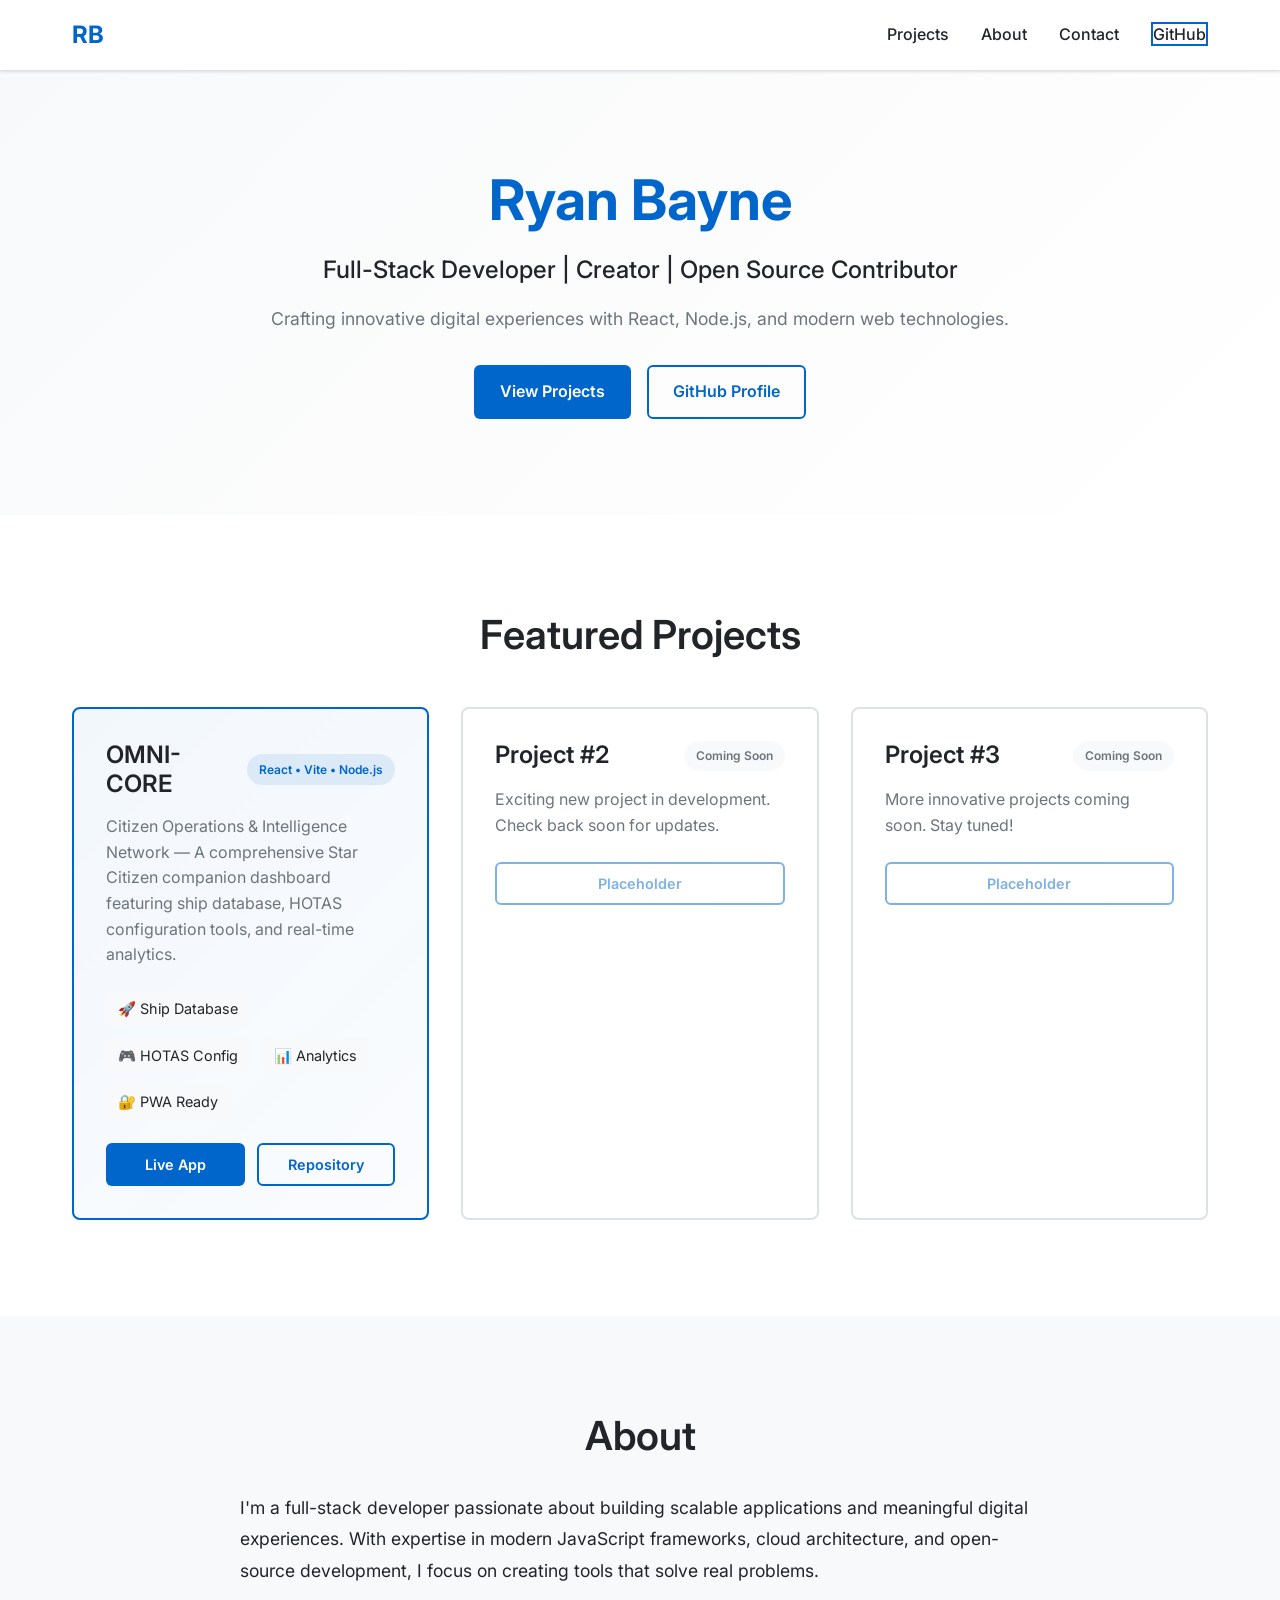
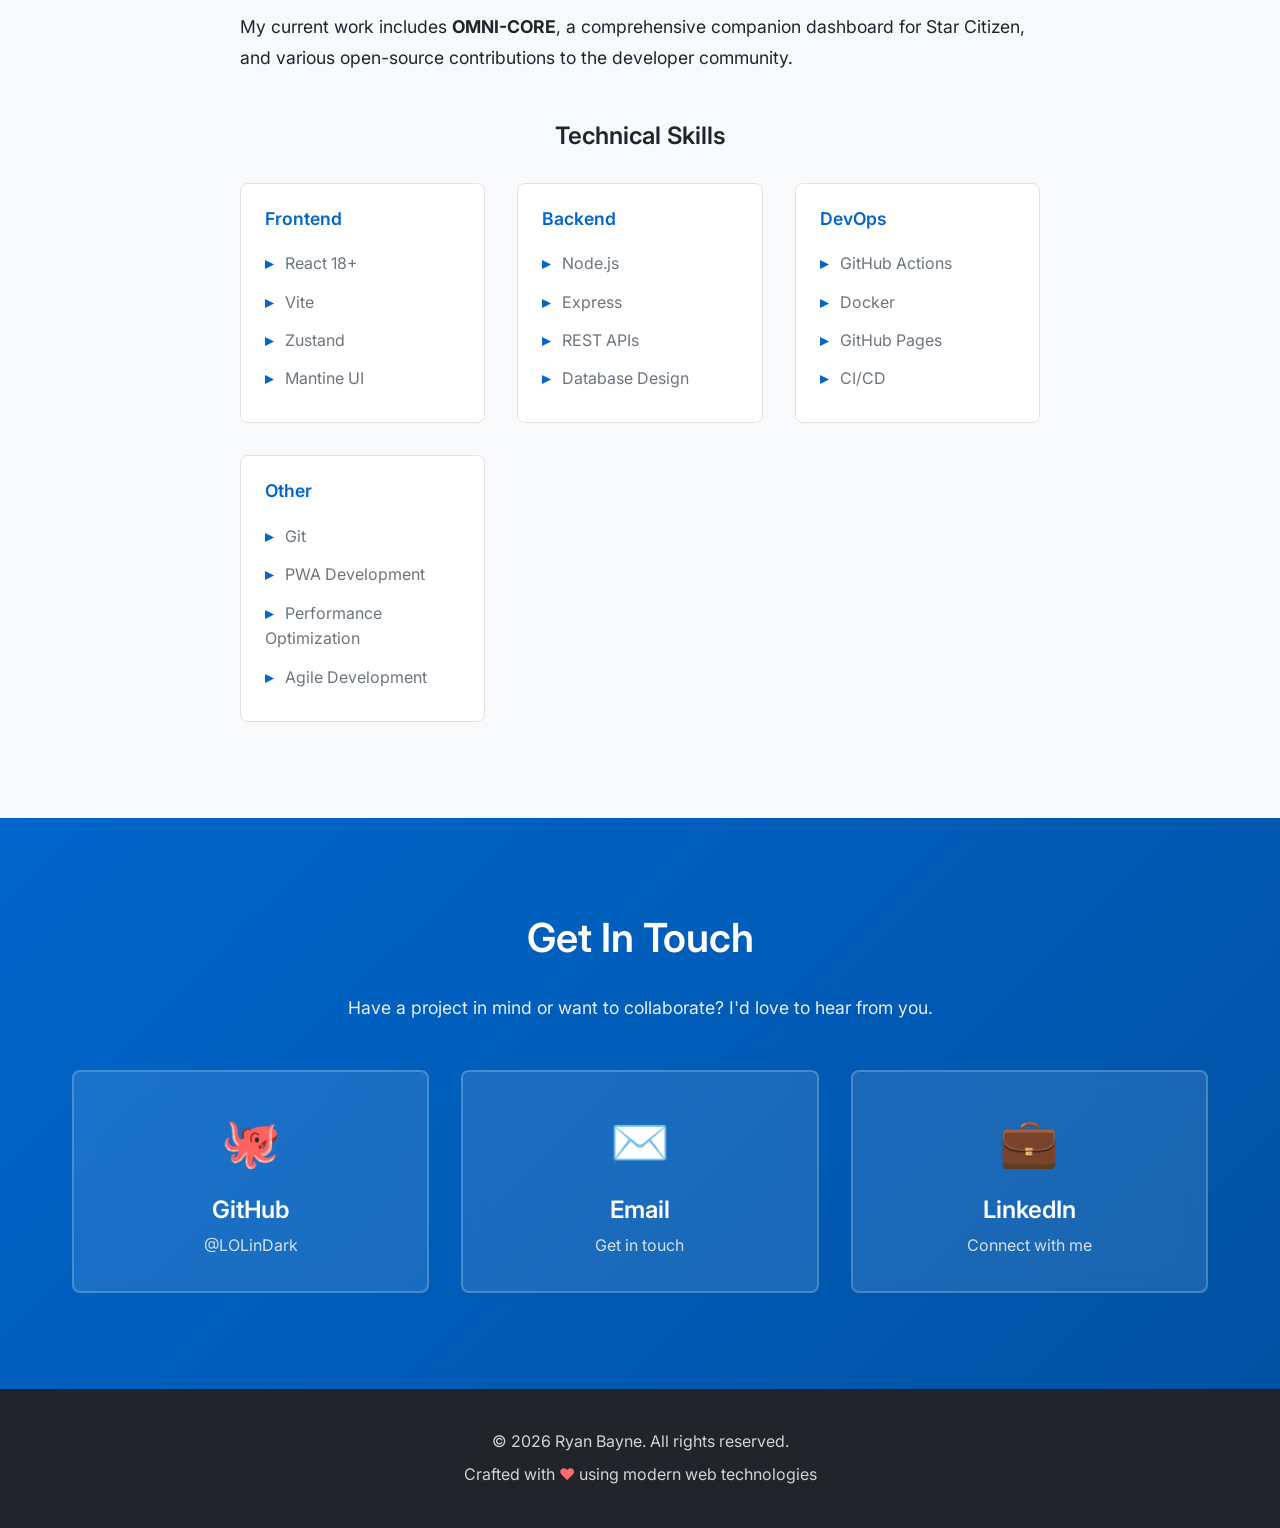
==== index.html @ cbfc7c84 "First Commit" ====
<!DOCTYPE html>
<html lang="en">
<head>
    <meta charset="UTF-8">
    <meta name="viewport" content="width=device-width, initial-scale=1.0">
    <title>Ryan Bayne - Developer & Creator</title>
    <link rel="stylesheet" href="styles.css">
    <link rel="preconnect" href="https://fonts.googleapis.com">
    <link rel="preconnect" href="https://fonts.gstatic.com" crossorigin>
    <link href="https://fonts.googleapis.com/css2?family=Inter:wght@300;400;500;600;700&family=Fira+Code:wght@400;500&display=swap" rel="stylesheet">
</head>
<body>
    <!-- Navigation -->
    <nav class="navbar">
        <div class="container">
            <div class="nav-content">
                <a href="/" class="logo">RB</a>
                <ul class="nav-links">
                    <li><a href="#projects">Projects</a></li>
                    <li><a href="#about">About</a></li>
                    <li><a href="#contact">Contact</a></li>
                    <li><a href="https://github.com/LOLinDark" target="_blank" class="btn-secondary">GitHub</a></li>
                </ul>
            </div>
        </div>
    </nav>

    <!-- Hero Section -->
    <section class="hero">
        <div class="container">
            <div class="hero-content">
                <h1>Ryan Bayne</h1>
                <p class="tagline">Full-Stack Developer | Creator | Open Source Contributor</p>
                <p class="description">Crafting innovative digital experiences with React, Node.js, and modern web technologies.</p>
                <div class="hero-buttons">
                    <a href="#projects" class="btn btn-primary">View Projects</a>
                    <a href="https://github.com/LOLinDark" target="_blank" class="btn btn-secondary">GitHub Profile</a>
                </div>
            </div>
        </div>
    </section>

    <!-- Projects Section -->
    <section id="projects" class="projects">
        <div class="container">
            <h2>Featured Projects</h2>
            
            <div class="projects-grid">
                <!-- OmniCore Card -->
                <div class="project-card featured">
                    <div class="project-header">
                        <h3>OMNI-CORE</h3>
                        <span class="badge badge-primary">React • Vite • Node.js</span>
                    </div>
                    <p class="project-description">
                        Citizen Operations & Intelligence Network — A comprehensive Star Citizen companion dashboard featuring ship database, HOTAS configuration tools, and real-time analytics.
                    </p>
                    <div class="project-features">
                        <span class="feature">🚀 Ship Database</span>
                        <span class="feature">🎮 HOTAS Config</span>
                        <span class="feature">📊 Analytics</span>
                        <span class="feature">🔐 PWA Ready</span>
                    </div>
                    <div class="project-links">
                        <a href="https://lolindark.github.io/StarCitizen-OmniCore/" class="btn btn-small btn-primary">Live App</a>
                        <a href="https://github.com/LOLinDark/StarCitizen-OmniCore" class="btn btn-small btn-secondary">Repository</a>
                    </div>
                </div>

                <!-- Placeholder Projects -->
                <div class="project-card">
                    <div class="project-header">
                        <h3>Project #2</h3>
                        <span class="badge">Coming Soon</span>
                    </div>
                    <p class="project-description">
                        Exciting new project in development. Check back soon for updates.
                    </p>
                    <div class="project-links">
                        <a href="#" class="btn btn-small btn-secondary disabled">Placeholder</a>
                    </div>
                </div>

                <div class="project-card">
                    <div class="project-header">
                        <h3>Project #3</h3>
                        <span class="badge">Coming Soon</span>
                    </div>
                    <p class="project-description">
                        More innovative projects coming soon. Stay tuned!
                    </p>
                    <div class="project-links">
                        <a href="#" class="btn btn-small btn-secondary disabled">Placeholder</a>
                    </div>
                </div>
            </div>
        </div>
    </section>

    <!-- About Section -->
    <section id="about" class="about">
        <div class="container">
            <div class="about-content">
                <h2>About</h2>
                <p>
                    I'm a full-stack developer passionate about building scalable applications and meaningful digital experiences. 
                    With expertise in modern JavaScript frameworks, cloud architecture, and open-source development, I focus on 
                    creating tools that solve real problems.
                </p>
                <p>
                    My current work includes <strong>OMNI-CORE</strong>, a comprehensive companion dashboard for Star Citizen, 
                    and various open-source contributions to the developer community.
                </p>
                
                <div class="skills-section">
                    <h3>Technical Skills</h3>
                    <div class="skills-grid">
                        <div class="skill-group">
                            <h4>Frontend</h4>
                            <ul>
                                <li>React 18+</li>
                                <li>Vite</li>
                                <li>Zustand</li>
                                <li>Mantine UI</li>
                            </ul>
                        </div>
                        <div class="skill-group">
                            <h4>Backend</h4>
                            <ul>
                                <li>Node.js</li>
                                <li>Express</li>
                                <li>REST APIs</li>
                                <li>Database Design</li>
                            </ul>
                        </div>
                        <div class="skill-group">
                            <h4>DevOps</h4>
                            <ul>
                                <li>GitHub Actions</li>
                                <li>Docker</li>
                                <li>GitHub Pages</li>
                                <li>CI/CD</li>
                            </ul>
                        </div>
                        <div class="skill-group">
                            <h4>Other</h4>
                            <ul>
                                <li>Git</li>
                                <li>PWA Development</li>
                                <li>Performance Optimization</li>
                                <li>Agile Development</li>
                            </ul>
                        </div>
                    </div>
                </div>
            </div>
        </div>
    </section>

    <!-- Contact Section -->
    <section id="contact" class="contact">
        <div class="container">
            <h2>Get In Touch</h2>
            <p class="contact-intro">Have a project in mind or want to collaborate? I'd love to hear from you.</p>
            
            <div class="contact-links">
                <a href="https://github.com/LOLinDark" target="_blank" class="contact-card">
                    <div class="contact-icon">🐙</div>
                    <h3>GitHub</h3>
                    <p>@LOLinDark</p>
                </a>
                <a href="mailto:ryan@example.com" class="contact-card">
                    <div class="contact-icon">✉️</div>
                    <h3>Email</h3>
                    <p>Get in touch</p>
                </a>
                <a href="https://linkedin.com" target="_blank" class="contact-card">
                    <div class="contact-icon">💼</div>
                    <h3>LinkedIn</h3>
                    <p>Connect with me</p>
                </a>
            </div>
        </div>
    </section>

    <!-- Footer -->
    <footer class="footer">
        <div class="container">
            <p>&copy; 2026 Ryan Bayne. All rights reserved.</p>
            <p class="footer-note">Crafted with <span class="heart">❤️</span> using modern web technologies</p>
        </div>
    </footer>

    <script src="script.js"></script>
</body>
</html>
---- styles.css ----
:root {
    --primary: #0066cc;
    --primary-dark: #0052a3;
    --secondary: #6c757d;
    --success: #28a745;
    --background: #ffffff;
    --surface: #f8f9fa;
    --surface-hover: #e9ecef;
    --text: #212529;
    --text-muted: #6c757d;
    --border: #dee2e6;
    --shadow-sm: 0 1px 3px rgba(0, 0, 0, 0.12);
    --shadow-md: 0 4px 6px rgba(0, 0, 0, 0.1);
    --shadow-lg: 0 10px 20px rgba(0, 0, 0, 0.15);
    --transition: all 0.3s ease;
}

* {
    margin: 0;
    padding: 0;
    box-sizing: border-box;
}

html {
    scroll-behavior: smooth;
}

body {
    font-family: 'Inter', -apple-system, BlinkMacSystemFont, 'Segoe UI', sans-serif;
    color: var(--text);
    background-color: var(--background);
    line-height: 1.6;
}

/* Typography */
h1, h2, h3, h4, h5, h6 {
    font-weight: 600;
    line-height: 1.2;
    margin-bottom: 1rem;
}

h1 {
    font-size: 3.5rem;
    font-weight: 700;
}

h2 {
    font-size: 2.5rem;
    margin-bottom: 2rem;
}

h3 {
    font-size: 1.5rem;
}

h4 {
    font-size: 1.1rem;
}

p {
    margin-bottom: 1rem;
    color: var(--text);
}

code, pre {
    font-family: 'Fira Code', monospace;
    background-color: var(--surface);
    padding: 0.25rem 0.5rem;
    border-radius: 4px;
}

/* Container */
.container {
    max-width: 1200px;
    margin: 0 auto;
    padding: 0 2rem;
}

/* Navbar */
.navbar {
    position: sticky;
    top: 0;
    background: var(--background);
    border-bottom: 1px solid var(--border);
    z-index: 1000;
    box-shadow: var(--shadow-sm);
}

.nav-content {
    display: flex;
    justify-content: space-between;
    align-items: center;
    padding: 1rem 0;
}

.logo {
    font-size: 1.5rem;
    font-weight: 700;
    color: var(--primary);
    text-decoration: none;
}

.nav-links {
    display: flex;
    list-style: none;
    gap: 2rem;
    align-items: center;
}

.nav-links a {
    color: var(--text);
    text-decoration: none;
    font-weight: 500;
    transition: var(--transition);
}

.nav-links a:hover {
    color: var(--primary);
}

/* Buttons */
.btn {
    display: inline-flex;
    align-items: center;
    justify-content: center;
    padding: 0.75rem 1.5rem;
    border: 2px solid transparent;
    border-radius: 6px;
    font-weight: 600;
    text-decoration: none;
    cursor: pointer;
    transition: var(--transition);
    font-size: 1rem;
}

.btn:hover {
    transform: translateY(-2px);
    box-shadow: var(--shadow-md);
}

.btn-primary {
    background-color: var(--primary);
    color: white;
}

.btn-primary:hover {
    background-color: var(--primary-dark);
}

.btn-secondary {
    border: 2px solid var(--primary);
    color: var(--primary);
    background-color: transparent;
}

.btn-secondary:hover {
    background-color: var(--surface);
}

.btn-small {
    padding: 0.5rem 1rem;
    font-size: 0.9rem;
}

.btn.disabled {
    opacity: 0.5;
    cursor: not-allowed;
    pointer-events: none;
}

/* Hero Section */
.hero {
    padding: 6rem 0;
    background: linear-gradient(135deg, var(--surface) 0%, var(--background) 100%);
    text-align: center;
}

.hero-content {
    max-width: 800px;
    margin: 0 auto;
}

.hero h1 {
    margin-bottom: 1rem;
    color: var(--primary);
}

.tagline {
    font-size: 1.5rem;
    font-weight: 500;
    color: var(--text);
    margin-bottom: 1rem;
}

.description {
    font-size: 1.1rem;
    color: var(--text-muted);
    margin-bottom: 2rem;
}

.hero-buttons {
    display: flex;
    gap: 1rem;
    justify-content: center;
    flex-wrap: wrap;
}

/* Projects Section */
.projects {
    padding: 6rem 0;
    background-color: var(--background);
}

.projects h2 {
    text-align: center;
    margin-bottom: 3rem;
}

.projects-grid {
    display: grid;
    grid-template-columns: repeat(auto-fit, minmax(350px, 1fr));
    gap: 2rem;
}

.project-card {
    background: var(--background);
    border: 2px solid var(--border);
    border-radius: 8px;
    padding: 2rem;
    transition: var(--transition);
}

.project-card:hover {
    border-color: var(--primary);
    box-shadow: var(--shadow-lg);
    transform: translateY(-5px);
}

.project-card.featured {
    border-color: var(--primary);
    background: linear-gradient(135deg, rgba(0, 102, 204, 0.05) 0%, rgba(0, 102, 204, 0.02) 100%);
}

.project-header {
    display: flex;
    justify-content: space-between;
    align-items: center;
    margin-bottom: 1rem;
    gap: 1rem;
}

.project-header h3 {
    margin: 0;
}

.badge {
    display: inline-block;
    padding: 0.35rem 0.75rem;
    border-radius: 20px;
    font-size: 0.75rem;
    font-weight: 600;
    white-space: nowrap;
    background-color: var(--surface);
    color: var(--text-muted);
}

.badge-primary {
    background-color: rgba(0, 102, 204, 0.1);
    color: var(--primary);
}

.project-description {
    color: var(--text-muted);
    margin-bottom: 1.5rem;
    line-height: 1.6;
}

.project-features {
    display: flex;
    flex-wrap: wrap;
    gap: 0.75rem;
    margin-bottom: 1.5rem;
}

.feature {
    display: inline-block;
    padding: 0.35rem 0.75rem;
    background-color: var(--surface);
    border-radius: 4px;
    font-size: 0.9rem;
}

.project-links {
    display: flex;
    gap: 0.75rem;
}

.btn-small {
    flex: 1;
    text-align: center;
}

/* About Section */
.about {
    padding: 6rem 0;
    background-color: var(--surface);
}

.about-content {
    max-width: 800px;
    margin: 0 auto;
}

.about h2 {
    text-align: center;
}

.about p {
    font-size: 1.1rem;
    line-height: 1.8;
    margin-bottom: 1.5rem;
    color: var(--text);
}

.skills-section {
    margin-top: 3rem;
}

.skills-section h3 {
    margin-bottom: 2rem;
    text-align: center;
}

.skills-grid {
    display: grid;
    grid-template-columns: repeat(auto-fit, minmax(200px, 1fr));
    gap: 2rem;
}

.skill-group {
    background: var(--background);
    padding: 1.5rem;
    border-radius: 8px;
    border: 1px solid var(--border);
}

.skill-group h4 {
    color: var(--primary);
    margin-bottom: 1rem;
}

.skill-group ul {
    list-style: none;
}

.skill-group li {
    padding: 0.4rem 0;
    color: var(--text-muted);
}

.skill-group li::before {
    content: "▸ ";
    color: var(--primary);
    font-weight: bold;
    margin-right: 0.5rem;
}

/* Contact Section */
.contact {
    padding: 6rem 0;
    background: linear-gradient(135deg, var(--primary) 0%, var(--primary-dark) 100%);
    color: white;
    text-align: center;
}

.contact h2 {
    color: white;
}

.contact-intro {
    font-size: 1.1rem;
    margin-bottom: 3rem;
    color: rgba(255, 255, 255, 0.9);
}

.contact-links {
    display: grid;
    grid-template-columns: repeat(auto-fit, minmax(250px, 1fr));
    gap: 2rem;
    margin-top: 2rem;
}

.contact-card {
    background: rgba(255, 255, 255, 0.1);
    border: 2px solid rgba(255, 255, 255, 0.2);
    border-radius: 8px;
    padding: 2rem;
    text-decoration: none;
    color: white;
    transition: var(--transition);
    backdrop-filter: blur(10px);
}

.contact-card:hover {
    background: rgba(255, 255, 255, 0.15);
    border-color: rgba(255, 255, 255, 0.4);
    transform: translateY(-5px);
}

.contact-icon {
    font-size: 3rem;
    margin-bottom: 1rem;
}

.contact-card h3 {
    margin-bottom: 0.5rem;
}

.contact-card p {
    color: rgba(255, 255, 255, 0.8);
    margin: 0;
}

/* Footer */
.footer {
    background-color: var(--text);
    color: white;
    text-align: center;
    padding: 2rem 0;
}

.footer p {
    margin: 0.5rem 0;
    color: rgba(255, 255, 255, 0.8);
}

.heart {
    color: #ff6b6b;
    animation: heartbeat 0.6s infinite;
}

@keyframes heartbeat {
    0%, 100% {
        transform: scale(1);
    }
    50% {
        transform: scale(1.2);
    }
}

/* Responsive Design */
@media (max-width: 768px) {
    .container {
        padding: 0 1rem;
    }

    h1 {
        font-size: 2.5rem;
    }

    h2 {
        font-size: 1.8rem;
    }

    .nav-links {
        gap: 1rem;
        font-size: 0.9rem;
    }

    .hero {
        padding: 3rem 0;
    }

    .hero-buttons {
        flex-direction: column;
    }

    .hero-buttons .btn {
        width: 100%;
    }

    .projects-grid {
        grid-template-columns: 1fr;
    }

    .project-header {
        flex-direction: column;
        align-items: flex-start;
    }

    .skills-grid {
        grid-template-columns: repeat(2, 1fr);
    }

    .contact-links {
        grid-template-columns: 1fr;
    }

    .projects,
    .about,
    .contact {
        padding: 3rem 0;
    }
}

@media (max-width: 480px) {
    h1 {
        font-size: 1.8rem;
    }

    h2 {
        font-size: 1.4rem;
    }

    .tagline {
        font-size: 1.1rem;
    }

    .nav-links {
        gap: 0.5rem;
        font-size: 0.8rem;
    }

    .btn {
        padding: 0.6rem 1rem;
        font-size: 0.9rem;
    }

    .skills-grid {
        grid-template-columns: 1fr;
    }
}
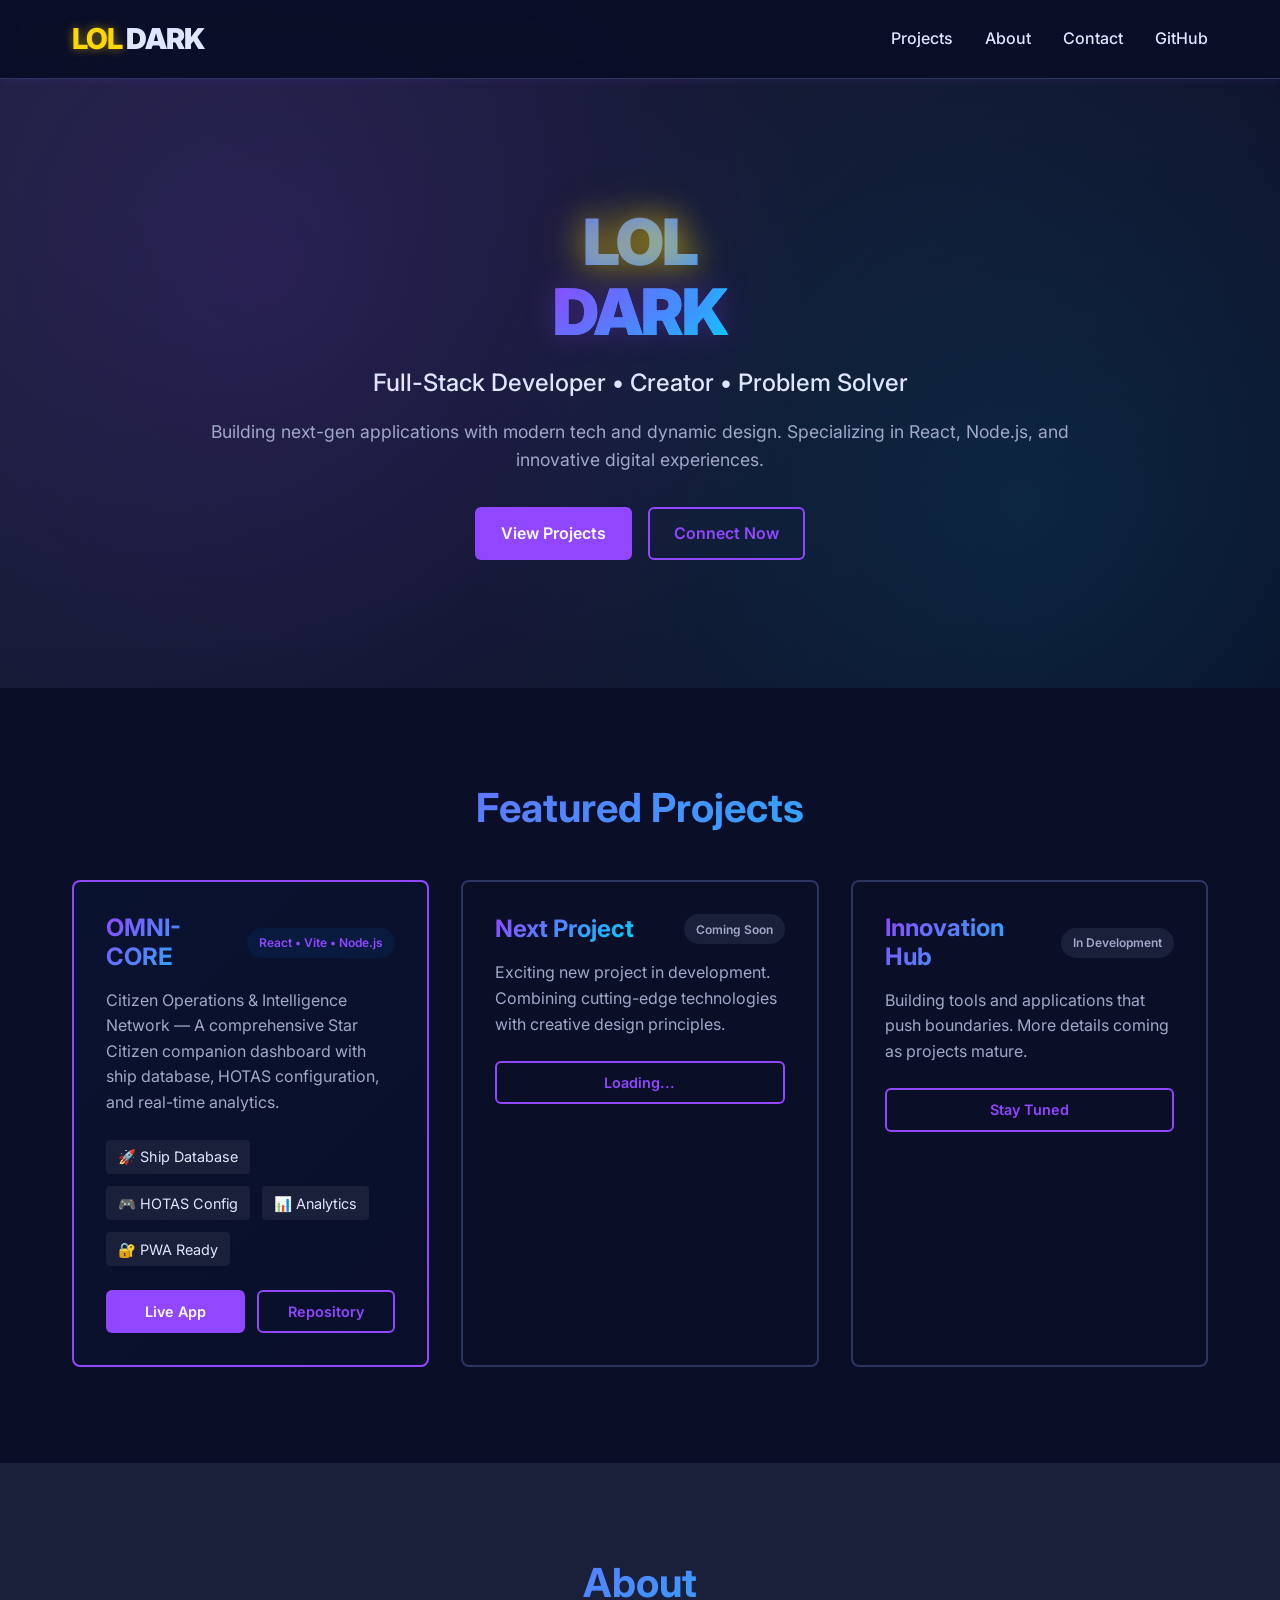
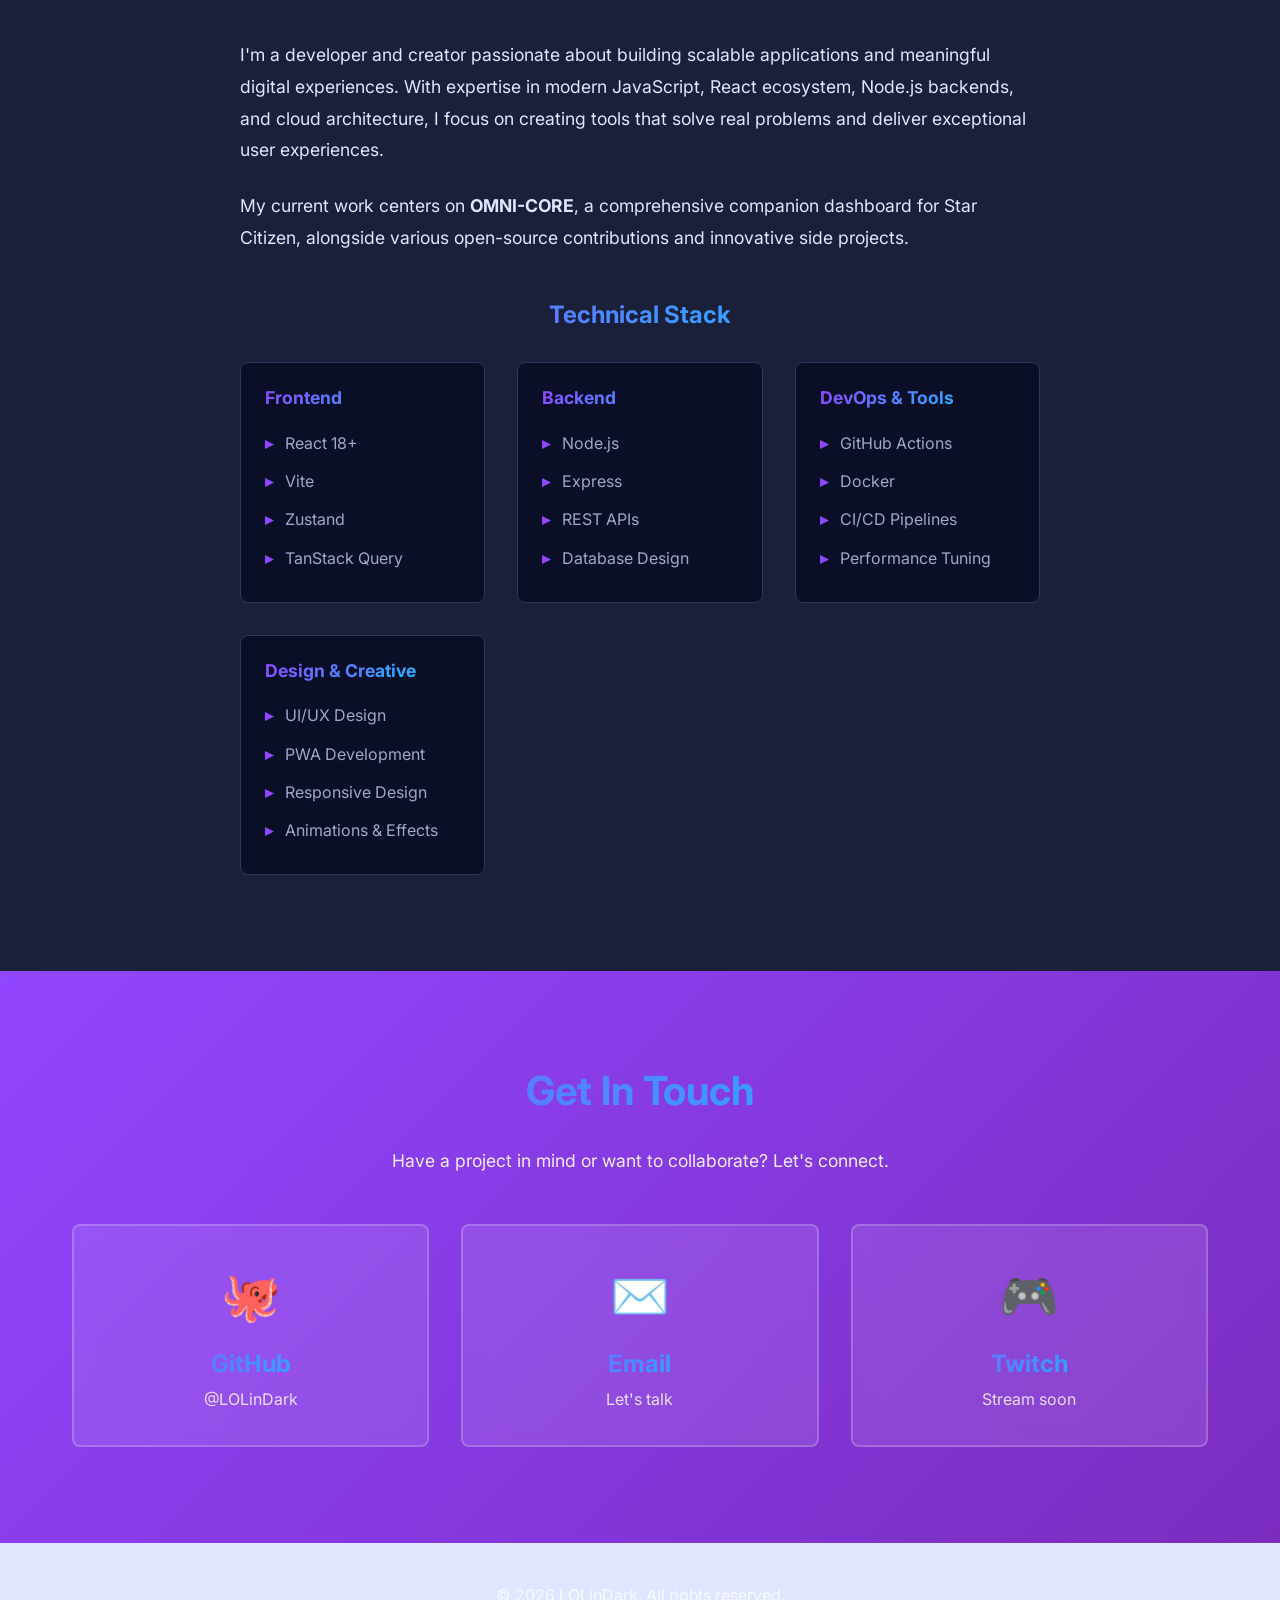
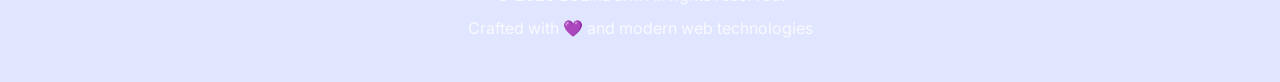
==== commit a1ce3fbd: "feat: rebrand portfolio to LOLinDark with purple dark theme - Replace yellow with Twitch-inspired pu" ====
--- a/index.html
+++ b/index.html
@@ -3,23 +3,25 @@
 <head>
     <meta charset="UTF-8">
     <meta name="viewport" content="width=device-width, initial-scale=1.0">
-    <title>Ryan Bayne - Developer & Creator</title>
+    <title>LOLinDark - Developer & Creator</title>
     <link rel="stylesheet" href="styles.css">
     <link rel="preconnect" href="https://fonts.googleapis.com">
     <link rel="preconnect" href="https://fonts.gstatic.com" crossorigin>
-    <link href="https://fonts.googleapis.com/css2?family=Inter:wght@300;400;500;600;700&family=Fira+Code:wght@400;500&display=swap" rel="stylesheet">
+    <link href="https://fonts.googleapis.com/css2?family=Inter:wght@300;400;500;600;700;800&family=JetBrains+Mono:wght@400;500;600&display=swap" rel="stylesheet">
 </head>
 <body>
     <!-- Navigation -->
     <nav class="navbar">
         <div class="container">
             <div class="nav-content">
-                <a href="/" class="logo">RB</a>
+                <a href="/" class="logo">
+                    <span class="logo-lol">LOL</span><span class="logo-dark">DARK</span>
+                </a>
                 <ul class="nav-links">
                     <li><a href="#projects">Projects</a></li>
                     <li><a href="#about">About</a></li>
                     <li><a href="#contact">Contact</a></li>
-                    <li><a href="https://github.com/LOLinDark" target="_blank" class="btn-secondary">GitHub</a></li>
+                    <li><a href="https://github.com/LOLinDark" target="_blank" class="nav-github">GitHub</a></li>
                 </ul>
             </div>
         </div>
@@ -27,14 +29,21 @@
 
     <!-- Hero Section -->
     <section class="hero">
+        <div class="hero-lights"></div>
         <div class="container">
             <div class="hero-content">
-                <h1>Ryan Bayne</h1>
-                <p class="tagline">Full-Stack Developer | Creator | Open Source Contributor</p>
-                <p class="description">Crafting innovative digital experiences with React, Node.js, and modern web technologies.</p>
+                <h1 class="hero-title">
+                    <span class="title-lol">LOL</span><br>
+                    <span class="title-dark">DARK</span>
+                </h1>
+                <p class="tagline">Full-Stack Developer • Creator • Problem Solver</p>
+                <p class="description">Building next-gen applications with modern tech and dynamic design. Specializing in React, Node.js, and innovative digital experiences.</p>
                 <div class="hero-buttons">
-                    <a href="#projects" class="btn btn-primary">View Projects</a>
-                    <a href="https://github.com/LOLinDark" target="_blank" class="btn btn-secondary">GitHub Profile</a>
+                    <a href="#projects" class="btn btn-primary">
+                        <span class="btn-glow"></span>
+                        View Projects
+                    </a>
+                    <a href="#contact" class="btn btn-secondary">Connect Now</a>
                 </div>
             </div>
         </div>
@@ -48,12 +57,13 @@
             <div class="projects-grid">
                 <!-- OmniCore Card -->
                 <div class="project-card featured">
+                    <div class="card-glow"></div>
                     <div class="project-header">
                         <h3>OMNI-CORE</h3>
                         <span class="badge badge-primary">React • Vite • Node.js</span>
                     </div>
                     <p class="project-description">
-                        Citizen Operations & Intelligence Network — A comprehensive Star Citizen companion dashboard featuring ship database, HOTAS configuration tools, and real-time analytics.
+                        Citizen Operations & Intelligence Network — A comprehensive Star Citizen companion dashboard with ship database, HOTAS configuration, and real-time analytics.
                     </p>
                     <div class="project-features">
                         <span class="feature">🚀 Ship Database</span>
@@ -69,28 +79,30 @@
 
                 <!-- Placeholder Projects -->
                 <div class="project-card">
+                    <div class="card-glow"></div>
                     <div class="project-header">
-                        <h3>Project #2</h3>
-                        <span class="badge">Coming Soon</span>
+                        <h3>Next Project</h3>
+                        <span class="badge badge-secondary">Coming Soon</span>
                     </div>
                     <p class="project-description">
-                        Exciting new project in development. Check back soon for updates.
+                        Exciting new project in development. Combining cutting-edge technologies with creative design principles.
                     </p>
                     <div class="project-links">
-                        <a href="#" class="btn btn-small btn-secondary disabled">Placeholder</a>
+                        <a href="#" class="btn btn-small btn-secondary disabled">Loading...</a>
                     </div>
                 </div>
 
                 <div class="project-card">
+                    <div class="card-glow"></div>
                     <div class="project-header">
-                        <h3>Project #3</h3>
-                        <span class="badge">Coming Soon</span>
+                        <h3>Innovation Hub</h3>
+                        <span class="badge badge-secondary">In Development</span>
                     </div>
                     <p class="project-description">
-                        More innovative projects coming soon. Stay tuned!
+                        Building tools and applications that push boundaries. More details coming as projects mature.
                     </p>
                     <div class="project-links">
-                        <a href="#" class="btn btn-small btn-secondary disabled">Placeholder</a>
+                        <a href="#" class="btn btn-small btn-secondary disabled">Stay Tuned</a>
                     </div>
                 </div>
             </div>
@@ -103,17 +115,17 @@
             <div class="about-content">
                 <h2>About</h2>
                 <p>
-                    I'm a full-stack developer passionate about building scalable applications and meaningful digital experiences. 
-                    With expertise in modern JavaScript frameworks, cloud architecture, and open-source development, I focus on 
-                    creating tools that solve real problems.
+                    I'm a developer and creator passionate about building scalable applications and meaningful digital experiences. 
+                    With expertise in modern JavaScript, React ecosystem, Node.js backends, and cloud architecture, I focus on 
+                    creating tools that solve real problems and deliver exceptional user experiences.
                 </p>
                 <p>
-                    My current work includes <strong>OMNI-CORE</strong>, a comprehensive companion dashboard for Star Citizen, 
-                    and various open-source contributions to the developer community.
+                    My current work centers on <strong>OMNI-CORE</strong>, a comprehensive companion dashboard for Star Citizen, 
+                    alongside various open-source contributions and innovative side projects.
                 </p>
                 
                 <div class="skills-section">
-                    <h3>Technical Skills</h3>
+                    <h3>Technical Stack</h3>
                     <div class="skills-grid">
                         <div class="skill-group">
                             <h4>Frontend</h4>
@@ -121,7 +133,7 @@
                                 <li>React 18+</li>
                                 <li>Vite</li>
                                 <li>Zustand</li>
-                                <li>Mantine UI</li>
+                                <li>TanStack Query</li>
                             </ul>
                         </div>
                         <div class="skill-group">
@@ -134,21 +146,21 @@
                             </ul>
                         </div>
                         <div class="skill-group">
-                            <h4>DevOps</h4>
+                            <h4>DevOps & Tools</h4>
                             <ul>
                                 <li>GitHub Actions</li>
                                 <li>Docker</li>
-                                <li>GitHub Pages</li>
-                                <li>CI/CD</li>
-                            </ul>
-                        </div>
-                        <div class="skill-group">
-                            <h4>Other</h4>
-                            <ul>
-                                <li>Git</li>
+                                <li>CI/CD Pipelines</li>
+                                <li>Performance Tuning</li>
+                            </ul>
+                        </div>
+                        <div class="skill-group">
+                            <h4>Design & Creative</h4>
+                            <ul>
+                                <li>UI/UX Design</li>
                                 <li>PWA Development</li>
-                                <li>Performance Optimization</li>
-                                <li>Agile Development</li>
+                                <li>Responsive Design</li>
+                                <li>Animations & Effects</li>
                             </ul>
                         </div>
                     </div>
@@ -161,7 +173,7 @@
     <section id="contact" class="contact">
         <div class="container">
             <h2>Get In Touch</h2>
-            <p class="contact-intro">Have a project in mind or want to collaborate? I'd love to hear from you.</p>
+            <p class="contact-intro">Have a project in mind or want to collaborate? Let's connect.</p>
             
             <div class="contact-links">
                 <a href="https://github.com/LOLinDark" target="_blank" class="contact-card">
@@ -169,15 +181,15 @@
                     <h3>GitHub</h3>
                     <p>@LOLinDark</p>
                 </a>
-                <a href="mailto:ryan@example.com" class="contact-card">
+                <a href="mailto:contact@lolindark.dev" class="contact-card">
                     <div class="contact-icon">✉️</div>
                     <h3>Email</h3>
-                    <p>Get in touch</p>
-                </a>
-                <a href="https://linkedin.com" target="_blank" class="contact-card">
-                    <div class="contact-icon">💼</div>
-                    <h3>LinkedIn</h3>
-                    <p>Connect with me</p>
+                    <p>Let's talk</p>
+                </a>
+                <a href="https://twitter.com" target="_blank" class="contact-card">
+                    <div class="contact-icon">🎮</div>
+                    <h3>Twitch</h3>
+                    <p>Stream soon</p>
                 </a>
             </div>
         </div>
@@ -186,8 +198,8 @@
     <!-- Footer -->
     <footer class="footer">
         <div class="container">
-            <p>&copy; 2026 Ryan Bayne. All rights reserved.</p>
-            <p class="footer-note">Crafted with <span class="heart">❤️</span> using modern web technologies</p>
+            <p>&copy; 2026 LOLinDark. All rights reserved.</p>
+            <p class="footer-note">Crafted with <span class="heart">💜</span> and modern web technologies</p>
         </div>
     </footer>
 
--- a/styles.css
+++ b/styles.css
@@ -1,18 +1,28 @@
 :root {
-    --primary: #0066cc;
-    --primary-dark: #0052a3;
-    --secondary: #6c757d;
-    --success: #28a745;
-    --background: #ffffff;
-    --surface: #f8f9fa;
-    --surface-hover: #e9ecef;
-    --text: #212529;
-    --text-muted: #6c757d;
-    --border: #dee2e6;
-    --shadow-sm: 0 1px 3px rgba(0, 0, 0, 0.12);
-    --shadow-md: 0 4px 6px rgba(0, 0, 0, 0.1);
-    --shadow-lg: 0 10px 20px rgba(0, 0, 0, 0.15);
-    --transition: all 0.3s ease;
+    /* Purple Twitch-inspired palette */
+    --primary: #9146FF;
+    --primary-dark: #7B2CBF;
+    --primary-light: #B575FF;
+    --secondary: #00D4FF;
+    --accent: #FF006E;
+    --success: #00FF41;
+    
+    /* Dark mode */
+    --background: #0a0e27;
+    --surface: #1a1f3a;
+    --surface-hover: #232d52;
+    --text: #e0e6ff;
+    --text-muted: #a0a8c8;
+    --border: #2d3561;
+    
+    /* Shadows & Effects */
+    --shadow-sm: 0 2px 8px rgba(145, 70, 255, 0.1);
+    --shadow-md: 0 8px 24px rgba(145, 70, 255, 0.15);
+    --shadow-lg: 0 20px 48px rgba(145, 70, 255, 0.2);
+    --glow-purple: 0 0 20px rgba(145, 70, 255, 0.4);
+    --glow-cyan: 0 0 20px rgba(0, 212, 255, 0.3);
+    
+    --transition: all 0.3s cubic-bezier(0.4, 0, 0.2, 1);
 }
 
 * {
@@ -29,19 +39,28 @@
     font-family: 'Inter', -apple-system, BlinkMacSystemFont, 'Segoe UI', sans-serif;
     color: var(--text);
     background-color: var(--background);
+    background-image: 
+        radial-gradient(circle at 20% 50%, rgba(145, 70, 255, 0.1) 0%, transparent 50%),
+        radial-gradient(circle at 80% 80%, rgba(0, 212, 255, 0.05) 0%, transparent 50%);
+    background-attachment: fixed;
     line-height: 1.6;
 }
 
 /* Typography */
 h1, h2, h3, h4, h5, h6 {
-    font-weight: 600;
+    font-weight: 700;
     line-height: 1.2;
     margin-bottom: 1rem;
+    background: linear-gradient(135deg, #9146FF 0%, #00D4FF 100%);
+    -webkit-background-clip: text;
+    -webkit-text-fill-color: transparent;
+    background-clip: text;
 }
 
 h1 {
     font-size: 3.5rem;
-    font-weight: 700;
+    font-weight: 800;
+    letter-spacing: -0.02em;
 }
 
 h2 {
@@ -63,10 +82,11 @@
 }
 
 code, pre {
-    font-family: 'Fira Code', monospace;
-    background-color: var(--surface);
+    font-family: 'JetBrains Mono', monospace;
+    background-color: rgba(145, 70, 255, 0.1);
     padding: 0.25rem 0.5rem;
     border-radius: 4px;
+    color: var(--secondary);
 }
 
 /* Container */
@@ -80,7 +100,8 @@
 .navbar {
     position: sticky;
     top: 0;
-    background: var(--background);
+    background: rgba(10, 14, 39, 0.8);
+    backdrop-filter: blur(10px);
     border-bottom: 1px solid var(--border);
     z-index: 1000;
     box-shadow: var(--shadow-sm);
@@ -94,10 +115,23 @@
 }
 
 .logo {
-    font-size: 1.5rem;
-    font-weight: 700;
-    color: var(--primary);
+    font-size: 1.8rem;
+    font-weight: 800;
     text-decoration: none;
+    letter-spacing: -0.03em;
+    display: flex;
+    align-items: baseline;
+    gap: 0.2rem;
+}
+
+.logo-lol {
+    color: #FFD700;
+    text-shadow: 0 0 10px rgba(255, 215, 0, 0.5);
+}
+
+.logo-dark {
+    color: var(--text);
+    font-weight: 900;
 }
 
 .nav-links {
@@ -170,32 +204,76 @@
 
 /* Hero Section */
 .hero {
-    padding: 6rem 0;
+    position: relative;
+    padding: 8rem 0;
     background: linear-gradient(135deg, var(--surface) 0%, var(--background) 100%);
     text-align: center;
+    overflow: hidden;
+}
+
+.hero-lights {
+    position: absolute;
+    top: 0;
+    left: 0;
+    right: 0;
+    bottom: 0;
+    background: 
+        radial-gradient(circle at 20% 30%, rgba(145, 70, 255, 0.15) 0%, transparent 50%),
+        radial-gradient(circle at 80% 70%, rgba(0, 212, 255, 0.1) 0%, transparent 50%);
+    pointer-events: none;
 }
 
 .hero-content {
-    max-width: 800px;
+    position: relative;
+    z-index: 1;
+    max-width: 900px;
     margin: 0 auto;
 }
 
-.hero h1 {
+.hero-title {
     margin-bottom: 1rem;
-    color: var(--primary);
-}
-
-.tagline {
+    font-size: 4rem;
+    font-weight: 900;
+    letter-spacing: -0.03em;
+    line-height: 1.1;
+}
+
+.title-lol {
+    color: #FFD700;
+    text-shadow: 0 0 30px rgba(255, 215, 0, 0.6), 0 0 60px rgba(255, 215, 0, 0.3);
+    animation: glow-yellow 3s ease-in-out infinite;
+}
+
+.title-dark {
+    background: linear-gradient(135deg, #9146FF 0%, #00D4FF 100%);
+    -webkit-background-clip: text;
+    -webkit-text-fill-color: transparent;
+    background-clip: text;
+    text-shadow: 0 0 30px rgba(145, 70, 255, 0.3);
+}
+
+@keyframes glow-yellow {
+    0%, 100% {
+        text-shadow: 0 0 20px rgba(255, 215, 0, 0.5), 0 0 40px rgba(255, 215, 0, 0.2);
+    }
+    50% {
+        text-shadow: 0 0 30px rgba(255, 215, 0, 0.8), 0 0 60px rgba(255, 215, 0, 0.4);
+    }
+}
+
+.hero .tagline {
     font-size: 1.5rem;
     font-weight: 500;
     color: var(--text);
     margin-bottom: 1rem;
-}
-
-.description {
+    animation: fadeInUp 0.8s ease-out 0.2s both;
+}
+
+.hero .description {
     font-size: 1.1rem;
     color: var(--text-muted);
     margin-bottom: 2rem;
+    animation: fadeInUp 0.8s ease-out 0.4s both;
 }
 
 .hero-buttons {
@@ -203,6 +281,34 @@
     gap: 1rem;
     justify-content: center;
     flex-wrap: wrap;
+    animation: fadeInUp 0.8s ease-out 0.6s both;
+}
+
+.btn-glow {
+    position: absolute;
+    top: 0;
+    left: 0;
+    right: 0;
+    bottom: 0;
+    background: radial-gradient(circle, rgba(255, 255, 255, 0.3) 0%, transparent 70%);
+    border-radius: 6px;
+    opacity: 0;
+    transition: opacity 0.3s ease;
+}
+
+.btn-primary:hover .btn-glow {
+    opacity: 1;
+}
+
+@keyframes fadeInUp {
+    from {
+        opacity: 0;
+        transform: translateY(30px);
+    }
+    to {
+        opacity: 1;
+        transform: translateY(0);
+    }
 }
 
 /* Projects Section */
@@ -228,11 +334,28 @@
     border-radius: 8px;
     padding: 2rem;
     transition: var(--transition);
+    position: relative;
+    overflow: hidden;
+}
+
+.card-glow {
+    position: absolute;
+    top: -50%;
+    right: -50%;
+    width: 200%;
+    height: 200%;
+    background: radial-gradient(circle, rgba(145, 70, 255, 0.2) 0%, transparent 70%);
+    opacity: 0;
+    transition: opacity 0.3s ease;
+}
+
+.project-card:hover .card-glow {
+    opacity: 1;
 }
 
 .project-card:hover {
     border-color: var(--primary);
-    box-shadow: var(--shadow-lg);
+    box-shadow: var(--shadow-lg), var(--glow-purple);
     transform: translateY(-5px);
 }
 
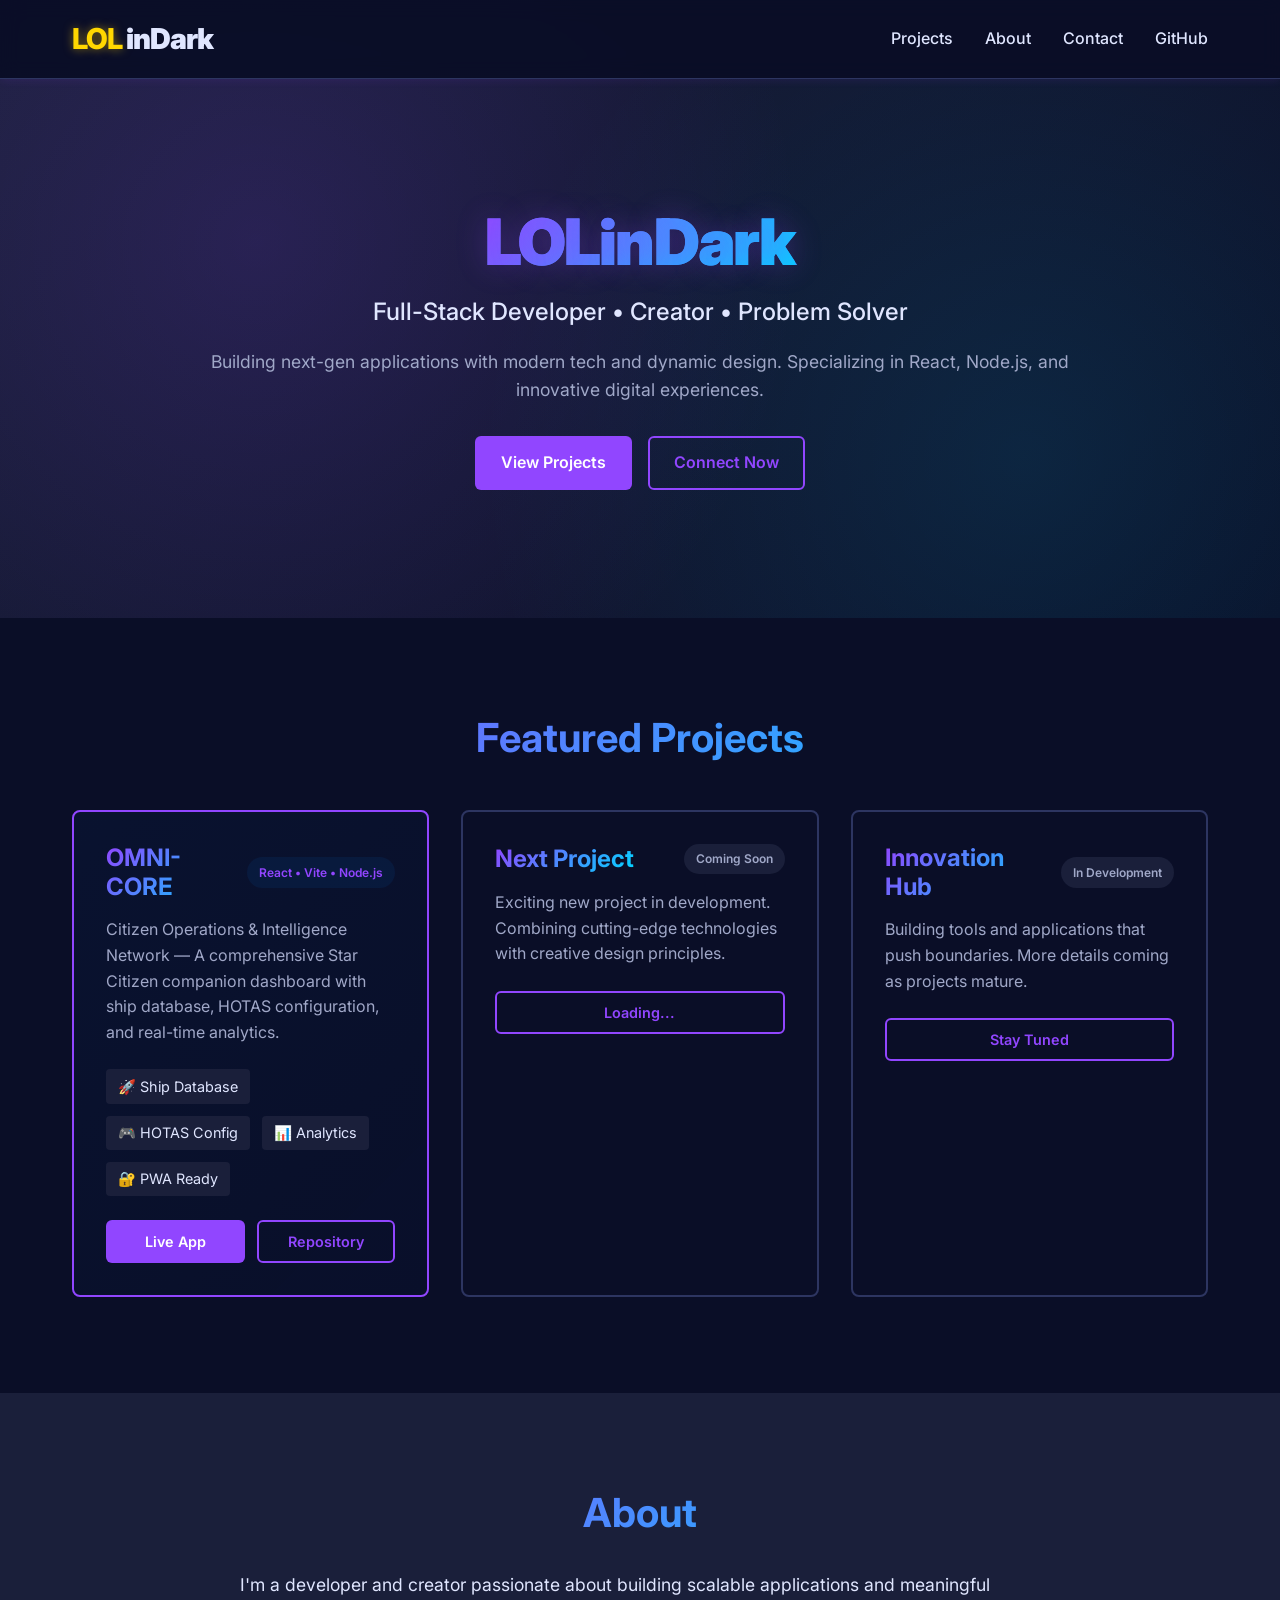
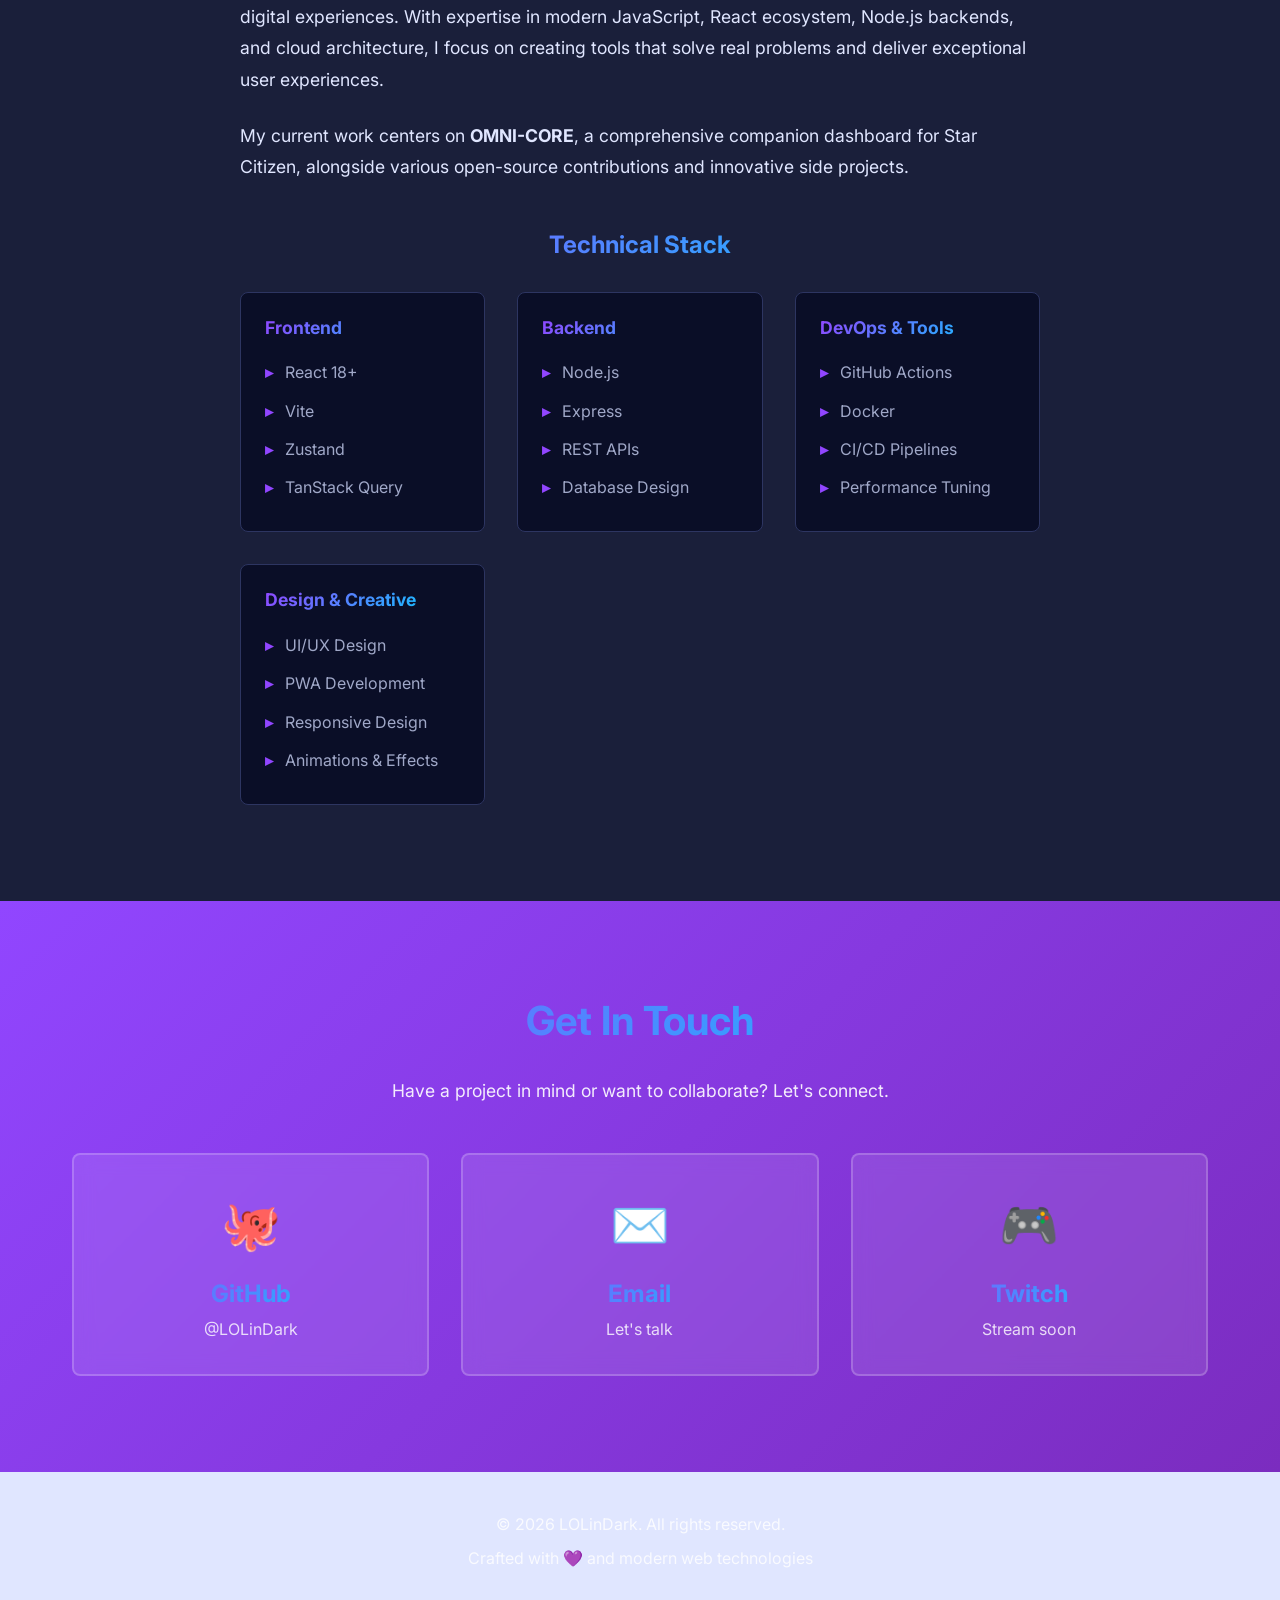
==== commit 80e9b273: "LOLinDark" ====
--- a/index.html
+++ b/index.html
@@ -15,7 +15,7 @@
         <div class="container">
             <div class="nav-content">
                 <a href="/" class="logo">
-                    <span class="logo-lol">LOL</span><span class="logo-dark">DARK</span>
+                    <span class="logo-lol">LOL</span><span class="logo-dark">inDark</span>
                 </a>
                 <ul class="nav-links">
                     <li><a href="#projects">Projects</a></li>
@@ -33,8 +33,7 @@
         <div class="container">
             <div class="hero-content">
                 <h1 class="hero-title">
-                    <span class="title-lol">LOL</span><br>
-                    <span class="title-dark">DARK</span>
+                    <span class="title-dark">LOLinDark</span>
                 </h1>
                 <p class="tagline">Full-Stack Developer • Creator • Problem Solver</p>
                 <p class="description">Building next-gen applications with modern tech and dynamic design. Specializing in React, Node.js, and innovative digital experiences.</p>
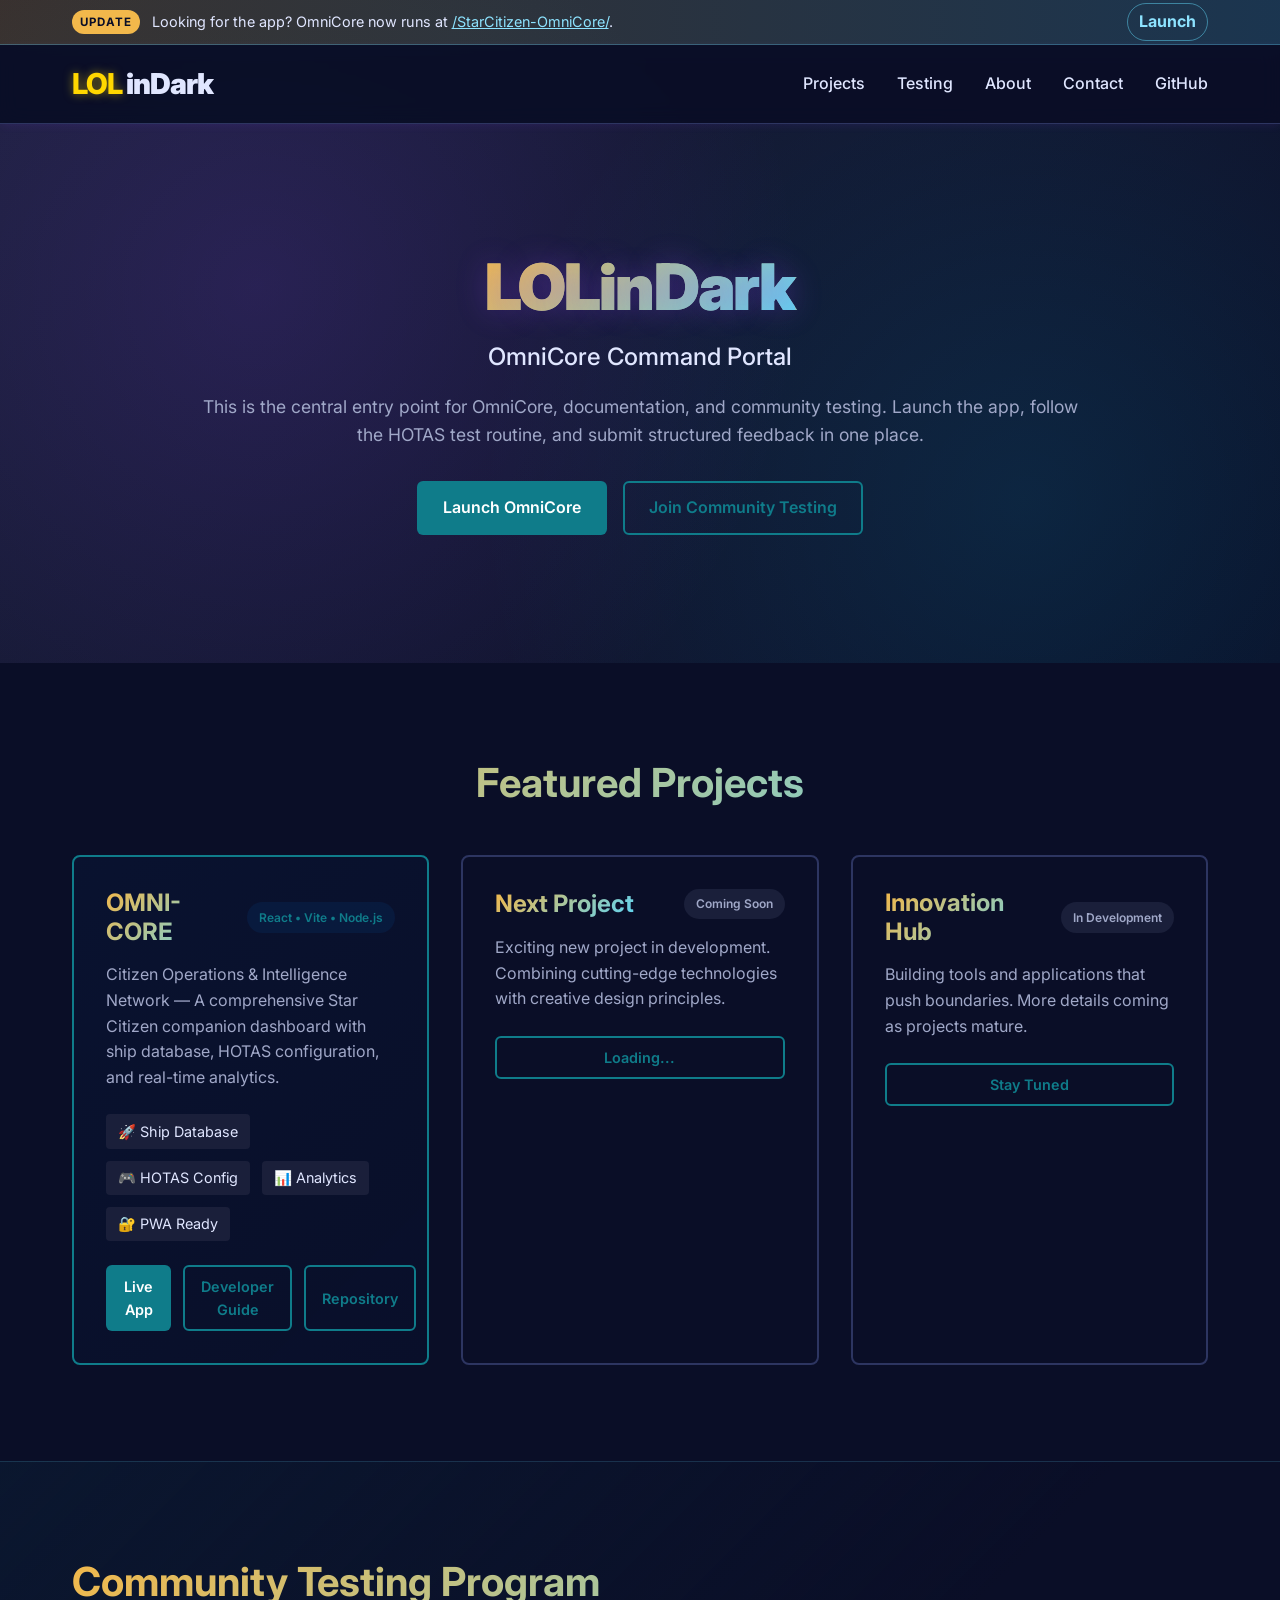
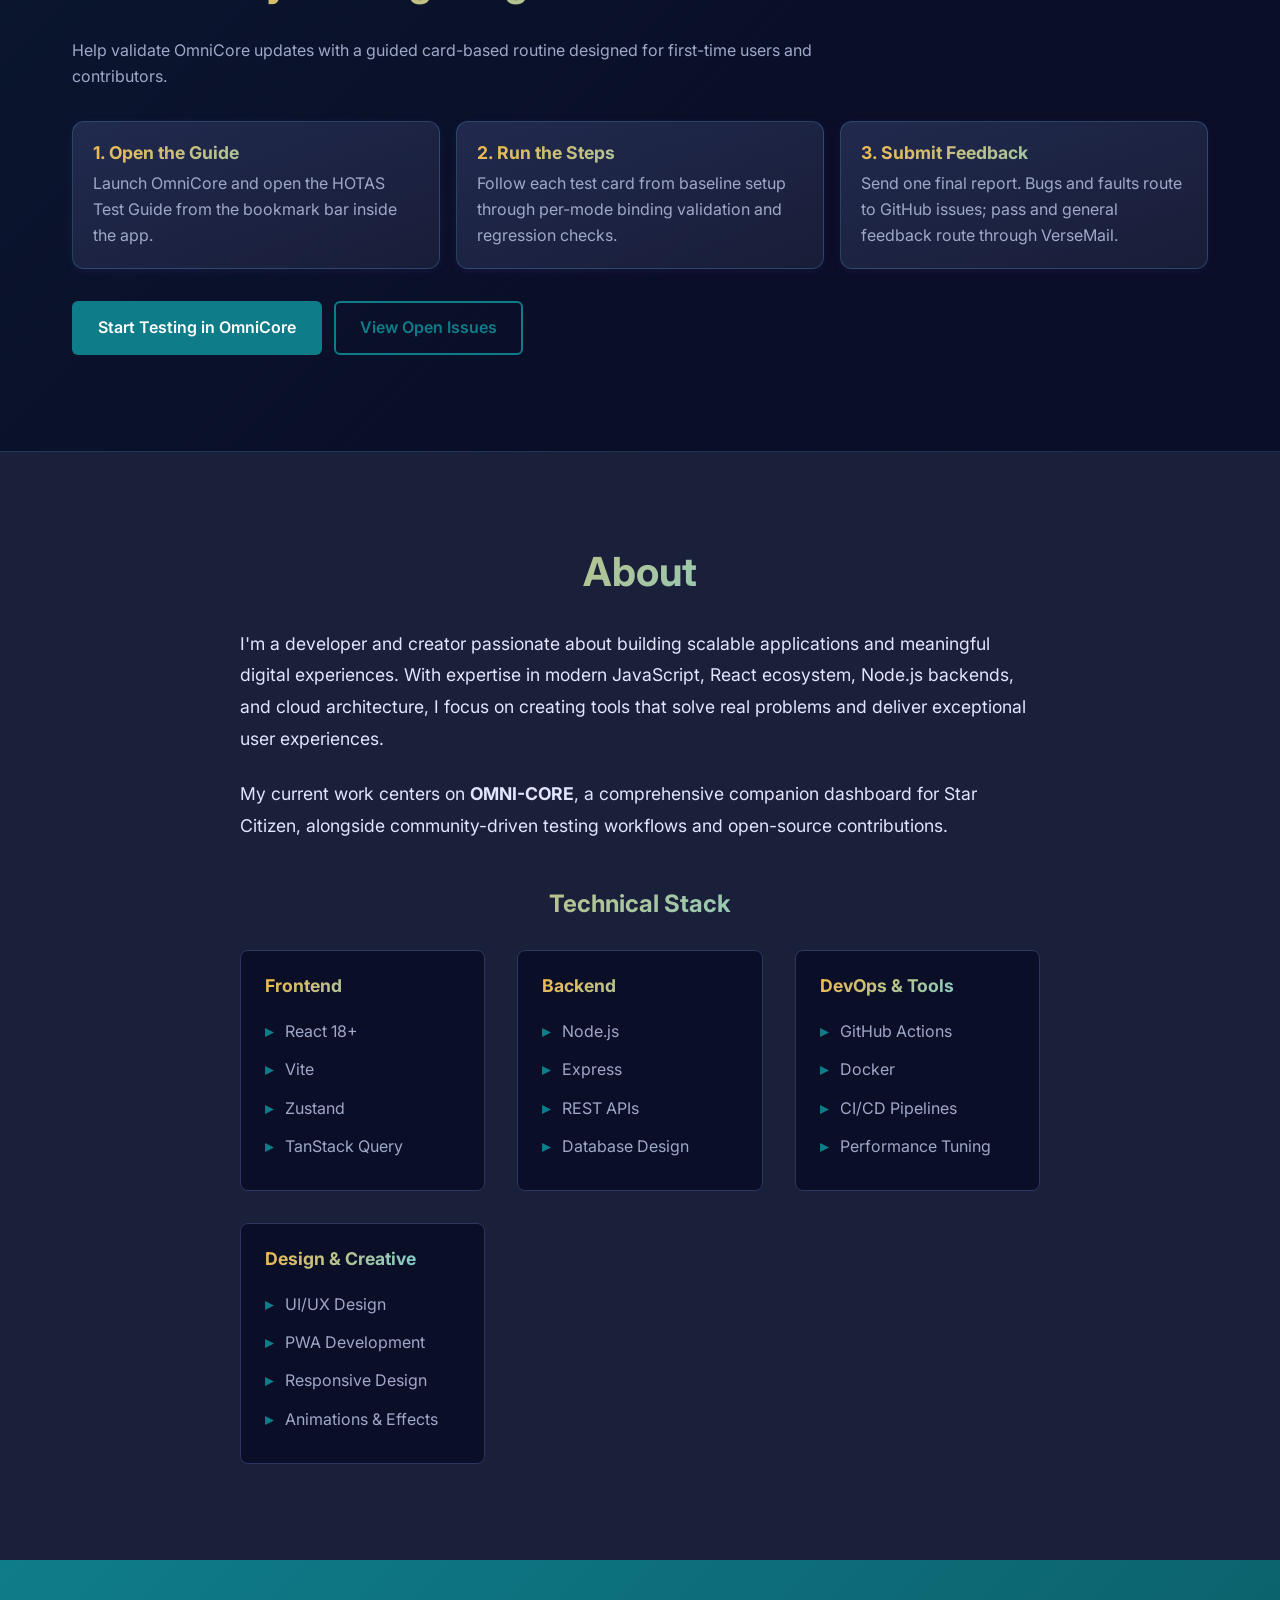
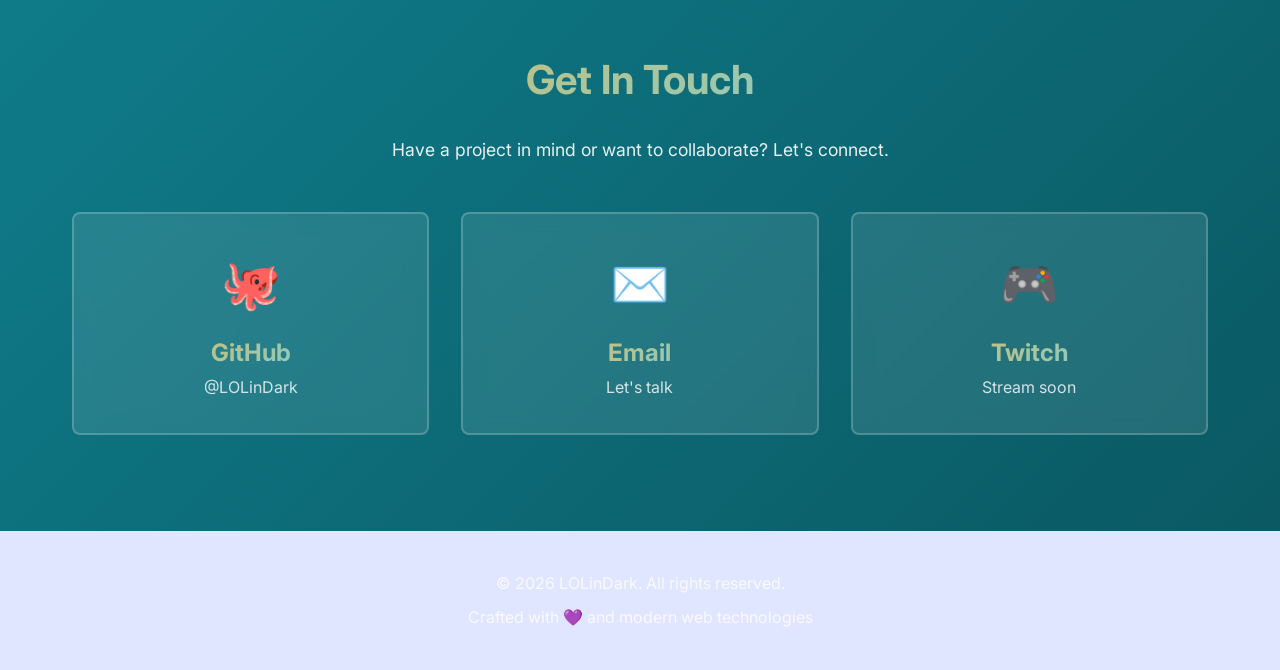
==== commit 881e271f: "Change Logging" ====
--- a/index.html
+++ b/index.html
@@ -3,13 +3,21 @@
 <head>
     <meta charset="UTF-8">
     <meta name="viewport" content="width=device-width, initial-scale=1.0">
-    <title>LOLinDark - Developer & Creator</title>
+    <title>LOLinDark - OmniCore Portal</title>
     <link rel="stylesheet" href="styles.css">
     <link rel="preconnect" href="https://fonts.googleapis.com">
     <link rel="preconnect" href="https://fonts.gstatic.com" crossorigin>
     <link href="https://fonts.googleapis.com/css2?family=Inter:wght@300;400;500;600;700;800&family=JetBrains+Mono:wght@400;500;600&display=swap" rel="stylesheet">
 </head>
 <body>
+    <div class="announcement-ribbon">
+        <div class="container ribbon-content">
+            <span class="ribbon-label">Update</span>
+            <p>Looking for the app? OmniCore now runs at <a href="https://lolindark.github.io/StarCitizen-OmniCore/">/StarCitizen-OmniCore/</a>.</p>
+            <a class="ribbon-cta" href="https://lolindark.github.io/StarCitizen-OmniCore/">Launch</a>
+        </div>
+    </div>
+
     <!-- Navigation -->
     <nav class="navbar">
         <div class="container">
@@ -19,6 +27,7 @@
                 </a>
                 <ul class="nav-links">
                     <li><a href="#projects">Projects</a></li>
+                    <li><a href="#testing">Testing</a></li>
                     <li><a href="#about">About</a></li>
                     <li><a href="#contact">Contact</a></li>
                     <li><a href="https://github.com/LOLinDark" target="_blank" class="nav-github">GitHub</a></li>
@@ -35,14 +44,14 @@
                 <h1 class="hero-title">
                     <span class="title-dark">LOLinDark</span>
                 </h1>
-                <p class="tagline">Full-Stack Developer • Creator • Problem Solver</p>
-                <p class="description">Building next-gen applications with modern tech and dynamic design. Specializing in React, Node.js, and innovative digital experiences.</p>
+                <p class="tagline">OmniCore Command Portal</p>
+                <p class="description">This is the central entry point for OmniCore, documentation, and community testing. Launch the app, follow the HOTAS test routine, and submit structured feedback in one place.</p>
                 <div class="hero-buttons">
-                    <a href="#projects" class="btn btn-primary">
+                    <a href="https://lolindark.github.io/StarCitizen-OmniCore/" class="btn btn-primary">
                         <span class="btn-glow"></span>
-                        View Projects
+                        Launch OmniCore
                     </a>
-                    <a href="#contact" class="btn btn-secondary">Connect Now</a>
+                    <a href="#testing" class="btn btn-secondary">Join Community Testing</a>
                 </div>
             </div>
         </div>
@@ -72,6 +81,7 @@
                     </div>
                     <div class="project-links">
                         <a href="https://lolindark.github.io/StarCitizen-OmniCore/" class="btn btn-small btn-primary">Live App</a>
+                        <a href="https://lolindark.github.io/StarCitizen-OmniCore/developer-guide/" class="btn btn-small btn-secondary">Developer Guide</a>
                         <a href="https://github.com/LOLinDark/StarCitizen-OmniCore" class="btn btn-small btn-secondary">Repository</a>
                     </div>
                 </div>
@@ -104,6 +114,34 @@
                         <a href="#" class="btn btn-small btn-secondary disabled">Stay Tuned</a>
                     </div>
                 </div>
+            </div>
+        </div>
+    </section>
+
+    <!-- Community Testing Section -->
+    <section id="testing" class="testing">
+        <div class="container">
+            <h2>Community Testing Program</h2>
+            <p class="testing-intro">Help validate OmniCore updates with a guided card-based routine designed for first-time users and contributors.</p>
+
+            <div class="testing-grid">
+                <div class="test-card">
+                    <h3>1. Open the Guide</h3>
+                    <p>Launch OmniCore and open the HOTAS Test Guide from the bookmark bar inside the app.</p>
+                </div>
+                <div class="test-card">
+                    <h3>2. Run the Steps</h3>
+                    <p>Follow each test card from baseline setup through per-mode binding validation and regression checks.</p>
+                </div>
+                <div class="test-card">
+                    <h3>3. Submit Feedback</h3>
+                    <p>Send one final report. Bugs and faults route to GitHub issues; pass and general feedback route through VerseMail.</p>
+                </div>
+            </div>
+
+            <div class="testing-cta">
+                <a href="https://lolindark.github.io/StarCitizen-OmniCore/" class="btn btn-primary">Start Testing in OmniCore</a>
+                <a href="https://github.com/LOLinDark/StarCitizen-OmniCore/issues" class="btn btn-secondary" target="_blank" rel="noopener noreferrer">View Open Issues</a>
             </div>
         </div>
     </section>
@@ -120,7 +158,7 @@
                 </p>
                 <p>
                     My current work centers on <strong>OMNI-CORE</strong>, a comprehensive companion dashboard for Star Citizen, 
-                    alongside various open-source contributions and innovative side projects.
+                    alongside community-driven testing workflows and open-source contributions.
                 </p>
                 
                 <div class="skills-section">
--- a/styles.css
+++ b/styles.css
@@ -1,10 +1,10 @@
 :root {
-    /* Purple Twitch-inspired palette */
-    --primary: #9146FF;
-    --primary-dark: #7B2CBF;
-    --primary-light: #B575FF;
-    --secondary: #00D4FF;
-    --accent: #FF006E;
+    /* OmniCore portal palette */
+    --primary: #0f7c8a;
+    --primary-dark: #0a5963;
+    --primary-light: #2ba8b8;
+    --secondary: #f2b84b;
+    --accent: #5ed3f3;
     --success: #00FF41;
     
     /* Dark mode */
@@ -40,8 +40,8 @@
     color: var(--text);
     background-color: var(--background);
     background-image: 
-        radial-gradient(circle at 20% 50%, rgba(145, 70, 255, 0.1) 0%, transparent 50%),
-        radial-gradient(circle at 80% 80%, rgba(0, 212, 255, 0.05) 0%, transparent 50%);
+        radial-gradient(circle at 20% 50%, rgba(15, 124, 138, 0.16) 0%, transparent 50%),
+        radial-gradient(circle at 80% 80%, rgba(242, 184, 75, 0.08) 0%, transparent 50%);
     background-attachment: fixed;
     line-height: 1.6;
 }
@@ -51,7 +51,7 @@
     font-weight: 700;
     line-height: 1.2;
     margin-bottom: 1rem;
-    background: linear-gradient(135deg, #9146FF 0%, #00D4FF 100%);
+    background: linear-gradient(135deg, #f2b84b 0%, #5ed3f3 100%);
     -webkit-background-clip: text;
     -webkit-text-fill-color: transparent;
     background-clip: text;
@@ -94,6 +94,59 @@
     max-width: 1200px;
     margin: 0 auto;
     padding: 0 2rem;
+}
+
+/* Announcement Ribbon */
+.announcement-ribbon {
+    background: linear-gradient(90deg, rgba(242, 184, 75, 0.2), rgba(94, 211, 243, 0.2));
+    border-bottom: 1px solid rgba(94, 211, 243, 0.3);
+}
+
+.ribbon-content {
+    display: flex;
+    align-items: center;
+    gap: 0.75rem;
+    min-height: 44px;
+    flex-wrap: wrap;
+}
+
+.ribbon-label {
+    display: inline-flex;
+    align-items: center;
+    justify-content: center;
+    padding: 0.15rem 0.5rem;
+    border-radius: 999px;
+    font-size: 0.72rem;
+    text-transform: uppercase;
+    letter-spacing: 0.08em;
+    font-weight: 700;
+    color: #0a0e27;
+    background: #f2b84b;
+}
+
+.ribbon-content p {
+    margin: 0;
+    font-size: 0.9rem;
+    color: var(--text);
+}
+
+.ribbon-content a {
+    color: #8de3ff;
+}
+
+.ribbon-cta {
+    margin-left: auto;
+    text-decoration: none;
+    font-weight: 700;
+    padding: 0.35rem 0.7rem;
+    border-radius: 999px;
+    border: 1px solid rgba(94, 211, 243, 0.5);
+    color: #8de3ff;
+    transition: var(--transition);
+}
+
+.ribbon-cta:hover {
+    background: rgba(94, 211, 243, 0.18);
 }
 
 /* Navbar */
@@ -245,11 +298,56 @@
 }
 
 .title-dark {
-    background: linear-gradient(135deg, #9146FF 0%, #00D4FF 100%);
+    background: linear-gradient(135deg, #f2b84b 0%, #5ed3f3 100%);
     -webkit-background-clip: text;
     -webkit-text-fill-color: transparent;
     background-clip: text;
     text-shadow: 0 0 30px rgba(145, 70, 255, 0.3);
+}
+
+/* Community Testing Section */
+.testing {
+    padding: 6rem 0;
+    background: linear-gradient(135deg, rgba(15, 124, 138, 0.08) 0%, rgba(10, 14, 39, 1) 60%);
+    border-top: 1px solid rgba(94, 211, 243, 0.18);
+    border-bottom: 1px solid rgba(94, 211, 243, 0.18);
+}
+
+.testing-intro {
+    max-width: 760px;
+    color: var(--text-muted);
+    margin-bottom: 2rem;
+}
+
+.testing-grid {
+    display: grid;
+    grid-template-columns: repeat(auto-fit, minmax(250px, 1fr));
+    gap: 1rem;
+    margin-bottom: 2rem;
+}
+
+.test-card {
+    background: linear-gradient(160deg, rgba(35, 45, 82, 0.9), rgba(26, 31, 58, 0.9));
+    border: 1px solid rgba(94, 211, 243, 0.2);
+    border-radius: 12px;
+    padding: 1.25rem;
+    box-shadow: var(--shadow-sm);
+}
+
+.test-card h3 {
+    font-size: 1.1rem;
+    margin-bottom: 0.5rem;
+}
+
+.test-card p {
+    color: var(--text-muted);
+    margin-bottom: 0;
+}
+
+.testing-cta {
+    display: flex;
+    flex-wrap: wrap;
+    gap: 0.75rem;
 }
 
 @keyframes glow-yellow {
